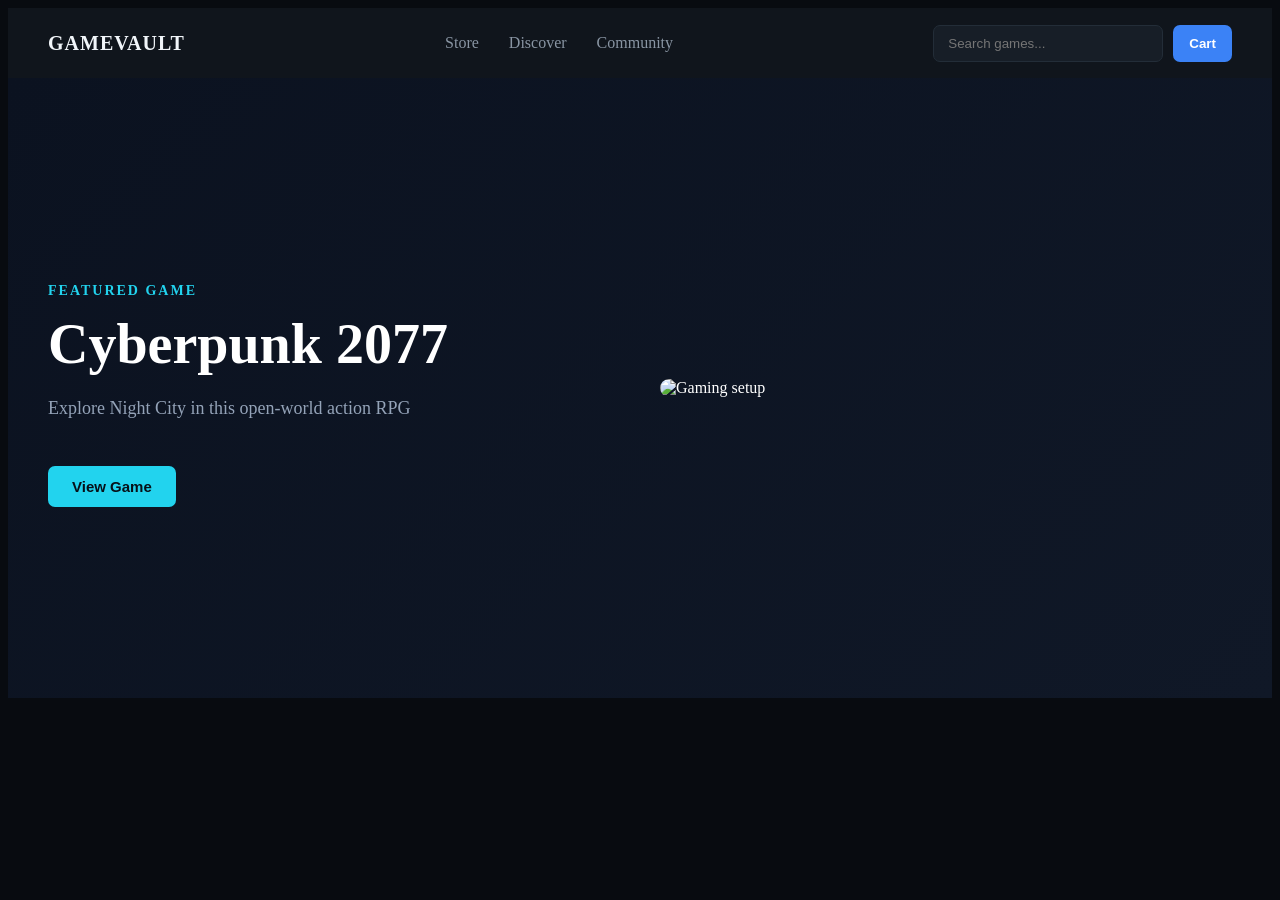
==== index.html @ bd51c475 "fundy" ====
<!DOCTYPE html>
<html lang="en">

<head>
    <meta charset="UTF-8">
    <meta name="viewport" content="width=device-width", initial-scale="1.0">
    <title>GameVault</title>
    <link rel="stylesheet" href="css/style.css">
</head>

<body>

    <header>
        <div class="logo">
            GAMEVAULT
        </div>

        <nav>
            <a href="#">Store</a>
            <a href="#">Discover</a>
            <a href="#">Community</a>
        </nav>

        <div class="nav-actions">
            <input
                type="text"
                placeholder="Search games..."
            >
            <button>Cart</button>
        </div>
    </header>

    <main>
        <section class="hero">
            <div class="hero-content">
                <p class="hero-label">FEATURED GAME</p>
                <h1>Cyberpunk 2077</h1>
                <p class="hero-description">Explore Night City in this open-world action RPG</p>
                <button class="hero-button">View Game</button>
            </div>
            <div class="hero-image">
                <img
                    src="https://images.unsplash.com/photo-1542751371-adc38448a05e"
                    alt="Gaming setup"
                >
            </div>
        </section>
    </main>

</body>
</html>
---- css/style.css ----
body {
    background-color: #080b10;
    color: white;
}

header {
    height: 70px;
    display: flex;
    align-items: center;
    justify-content: space-between;
    padding: 0 40px;
    background-color: #10151c;
}

nav {
    display: flex;
    gap: 30px;
}

nav a {
    color: #8995a3;
    text-decoration: none;
}

nav a:hover {
    color: #22d3ee;
}

.logo {
    color: #f1f5f9;
    font-size: 20px;
    font-weight: bold;
    letter-spacing: 1px;
}

.nav-actions {
    display: flex;
    gap: 10px;
}

.nav-actions input {
    width: 200px;
    padding: 10px 14px;
    background-color: #171e27;
    border: 1px solid #232d38;
    border-radius: 7px;
    color: #f1f5f9;
    outline: none;
}

.nav-actions input:focus {
    border-color: #22d3ee;
}

.nav-actions button {
    padding: 10px 16px;
    background-color: #3b82f6;
    color: white;
    border: none;
    border-radius: 7px;
    cursor: pointer;
    font-weight: 600;
}

.nav-actions button:hover {
    background-color: #60a5fa;
}

.hero {
    min-height: 500px;
    padding: 60px 40px;
    display: flex;
    align-items: center;
    gap: 40px;
    background: linear-gradient(
        135deg,
        #0b1220,
        #101827
    );
}

.hero-content {
    flex: 1;
}

.hero-label {
    color: #22d3ee;
    font-size: 14px;
    font-weight: 600;
    letter-spacing: 2px;
    text-transform: uppercase;
}

.hero h1 {
    margin: 15px 0;
    font-size: 56px;
    line-height: 1.1;
}

.hero-description {
    max-width: 500px;
    color: #94a3b8;
    font-size: 18px;
    line-height: 1.6;
}

.hero-button {
    margin-top: 25px;
    padding: 12px 24px;
    background-color: #22d3ee;
    color: #071018;
    border: none;
    border-radius: 7px;
    font-size: 15px;
    font-weight: 700;
    cursor: pointer;
}

.hero-button:hover {
    background-color: #67e8f9;
}

.hero-image {
    flex: 1;
}

.hero-image img {
    width: 100%;
    display: block;
    border-radius: 12px;
}
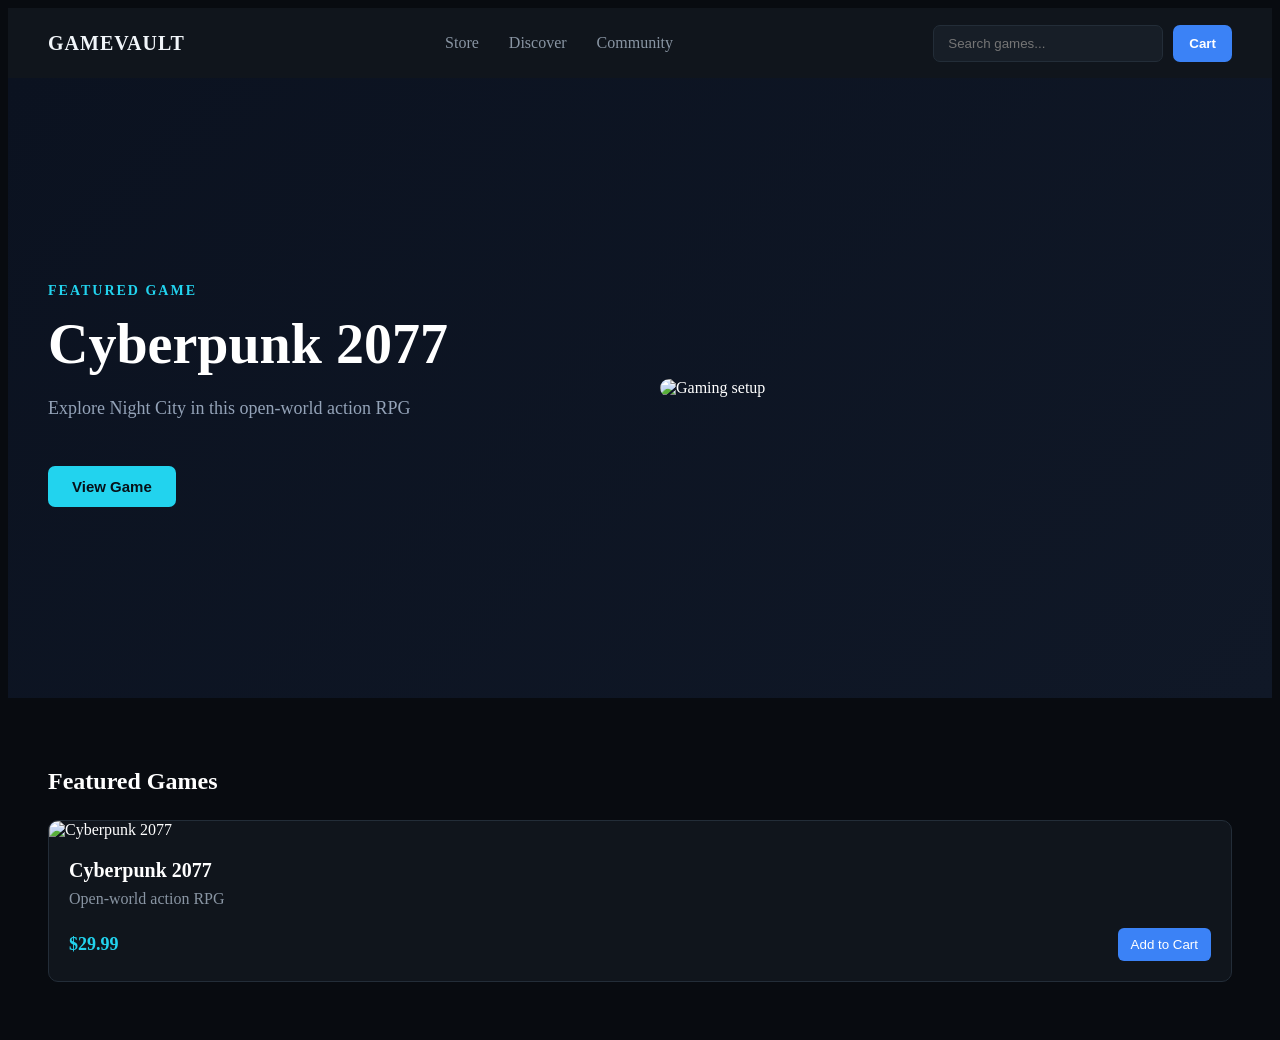
==== commit 9e9f84ba: "added game cards" ====
--- a/index.html
+++ b/index.html
@@ -3,7 +3,7 @@
 
 <head>
     <meta charset="UTF-8">
-    <meta name="viewport" content="width=device-width", initial-scale="1.0">
+    <meta name="viewport" content="width=device-width, initial-scale=1.0">
     <title>GameVault</title>
     <link rel="stylesheet" href="css/style.css">
 </head>
@@ -45,7 +45,24 @@
                 >
             </div>
         </section>
+        <section class="featured-games">
+            <h2>Featured Games</h2>
+            <div class="game-grid">
+                <article class="game-card">
+                    <img src="https://images.unsplash.com/photo-1542751371-adc38448a05e" alt="Cyberpunk 2077">
+                    <div class="game-info">
+                        <h3>Cyberpunk 2077</h3>
+                        <p>Open-world action RPG</p>
+                        <div class="game-bottom">
+                            <span>$29.99</span>
+                            <button>Add to Cart</button>
+                        </div>
+                    </div>
+                </article>
+            </div>
+        </section>
     </main>
+
 
 </body>
 </html>
--- a/css/style.css
+++ b/css/style.css
@@ -129,3 +129,69 @@
     display: block;
     border-radius: 12px;
 }
+
+.featured-games {
+    padding: 50px 40px;
+}
+
+.featured-games h2 {
+    margin-bottom: 25px;
+    font-size: 30x;
+}
+
+.game-grid {
+    display: grid;
+    grid-template-columns: 1fr;
+}
+
+.game-card {
+    background-color: #10151c;
+    border: 1px solid #232d38;
+    border-radius: 10px;
+    overflow: hidden;
+}
+
+.game-card img {
+    width: 100%;
+    display: block;
+}
+
+.game-info {
+    padding: 20px;
+}
+
+.game-info h3 {
+    margin: 0 0 8px;
+    font-size: 20px;
+}
+
+.game-info p {
+    margin: 0;
+    color: #8995a3;
+}
+
+.game-bottom {
+    margin-top: 20px;
+    display: flex;
+    align-items: center;
+    justify-content: space-between;
+}
+
+.game-bottom span {
+    color: #22d3ee;
+    font-size: 18px;
+    font-weight: bold;
+}
+
+.game-bottom button {
+    padding: 9px 13px;
+    background-color: #3b82f6;
+    color: white;
+    border: none;
+    border-radius: 6px;
+    cursor: pointer;
+}
+
+.game-bottom button:hover {
+    background-color: #60a5fa;
+}
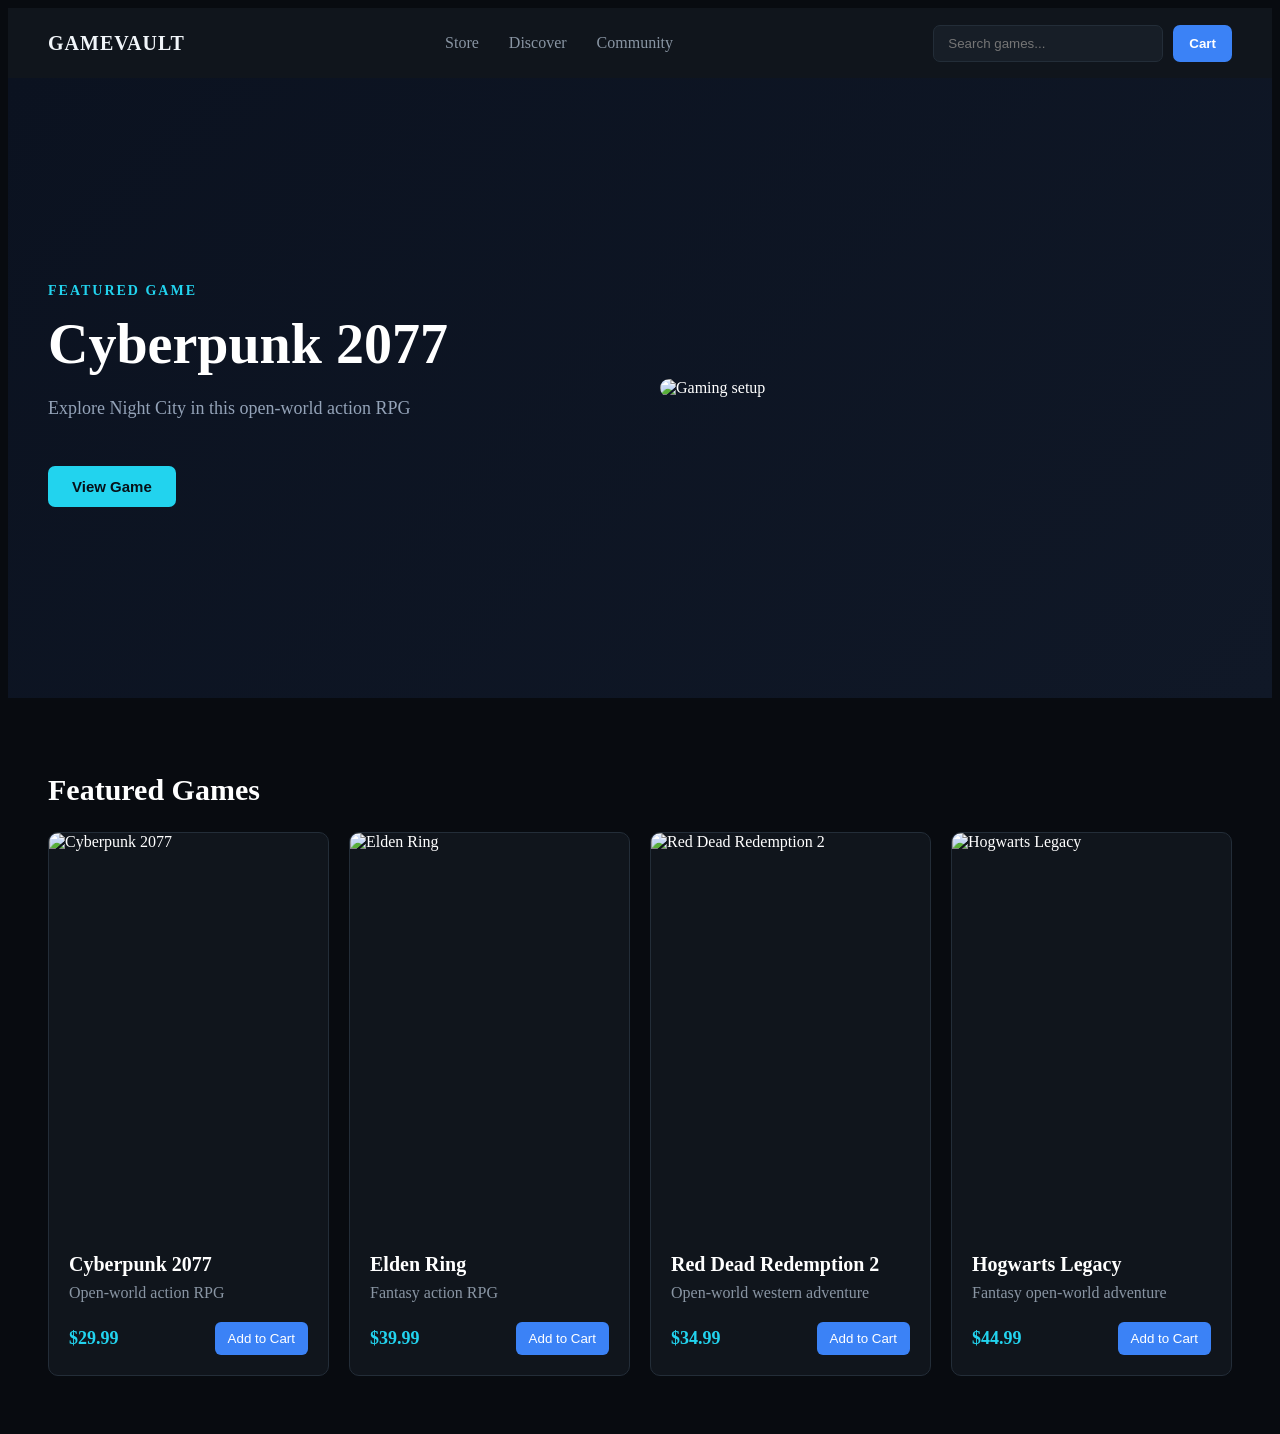
==== commit 90ce7691: "completed grid 4 cards" ====
--- a/index.html
+++ b/index.html
@@ -49,12 +49,48 @@
             <h2>Featured Games</h2>
             <div class="game-grid">
                 <article class="game-card">
-                    <img src="https://images.unsplash.com/photo-1542751371-adc38448a05e" alt="Cyberpunk 2077">
+                    <img src="https://cdn1.epicgames.com/offer/77f2b98e2cef40c8a7437518bf420e47/EGS_Cyberpunk2077_CDPROJEKTRED_S2_03_1200x1600-b1847981214ac013383111fc457eb9c5" alt="Cyberpunk 2077">
                     <div class="game-info">
                         <h3>Cyberpunk 2077</h3>
                         <p>Open-world action RPG</p>
                         <div class="game-bottom">
                             <span>$29.99</span>
+                            <button>Add to Cart</button>
+                        </div>
+                    </div>
+                </article>
+
+                <article class="game-card">
+                    <img src="https://preview.redd.it/ultra-high-quality-elden-ring-poster-7350x10392-v0-ow18c13yni571.jpg?width=1225&format=pjpg&auto=webp&s=54724e78959b07681d3227926c5dd16eb7640eba" alt="Elden Ring">
+                    <div class="game-info">
+                        <h3>Elden Ring</h3>
+                        <p>Fantasy action RPG</p>
+                        <div class="game-bottom">
+                            <span>$39.99</span>
+                            <button>Add to Cart</button>
+                        </div>
+                    </div>
+                </article>
+
+                <article class="game-card">
+                    <img src="https://preview.redd.it/rdr2-artwork-is-wrong-i-think-v0-5ezr3hc1gif81.png?width=1080&format=png&auto=webp&s=c753180c2ff808d1c4822e50b49f8ab83031a3a7" alt="Red Dead Redemption 2">
+                    <div class="game-info">
+                        <h3>Red Dead Redemption 2</h3>
+                        <p>Open-world western adventure</p>
+                        <div class="game-bottom">
+                            <span>$34.99</span>
+                            <button>Add to Cart</button>
+                        </div>
+                    </div>
+                </article>
+
+                <article class="game-card">
+                    <img src="https://mir-s3-cdn-cf.behance.net/project_modules/1400/3195e5165049941.666059a0877c9.jpg" alt="Hogwarts Legacy">
+                    <div class="game-info">
+                        <h3>Hogwarts Legacy</h3>
+                        <p>Fantasy open-world adventure</p>
+                        <div class="game-bottom">
+                            <span>$44.99</span>
                             <button>Add to Cart</button>
                         </div>
                     </div>
--- a/css/style.css
+++ b/css/style.css
@@ -136,12 +136,13 @@
 
 .featured-games h2 {
     margin-bottom: 25px;
-    font-size: 30x;
+    font-size: 30px;
 }
 
 .game-grid {
     display: grid;
-    grid-template-columns: 1fr;
+    grid-template-columns: repeat(4, 1fr);
+    gap: 20px;
 }
 
 .game-card {
@@ -153,6 +154,8 @@
 
 .game-card img {
     width: 100%;
+    height: 400px;
+    object-fit: cover;
     display: block;
 }
 
